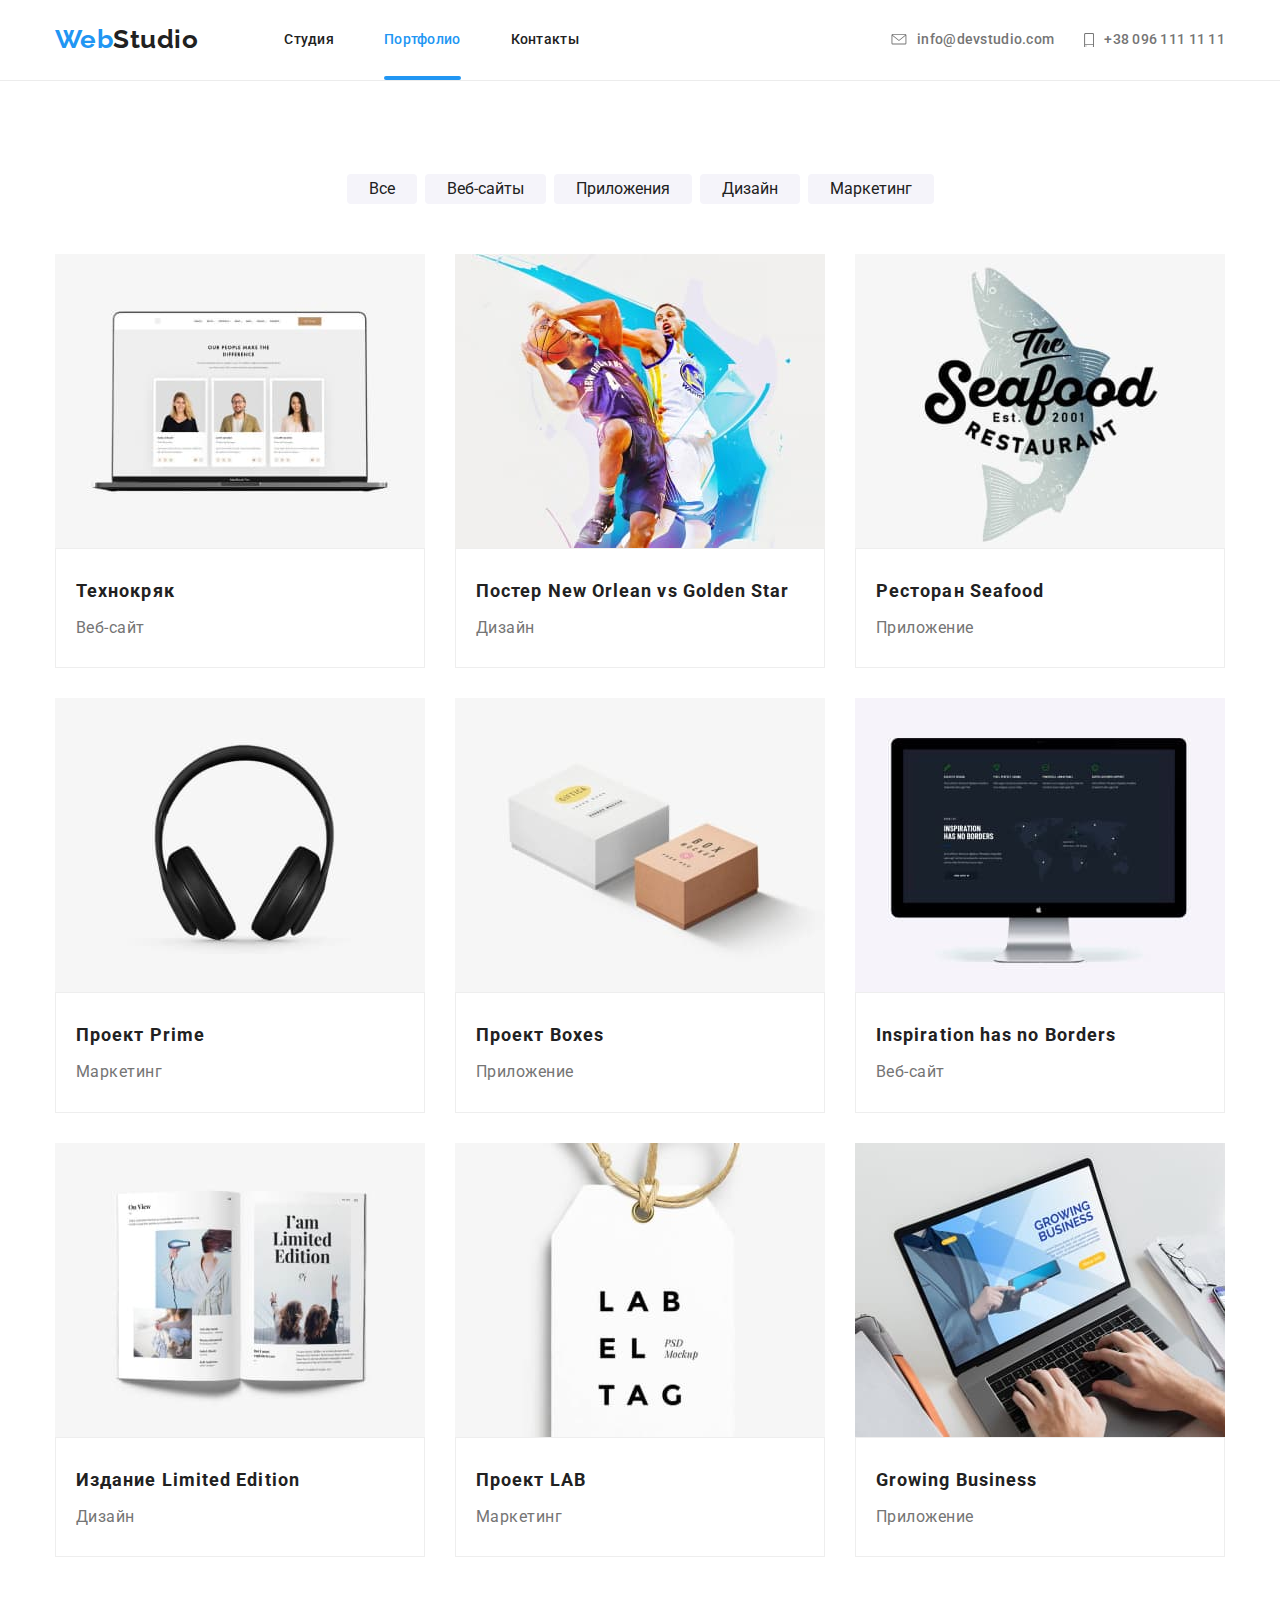
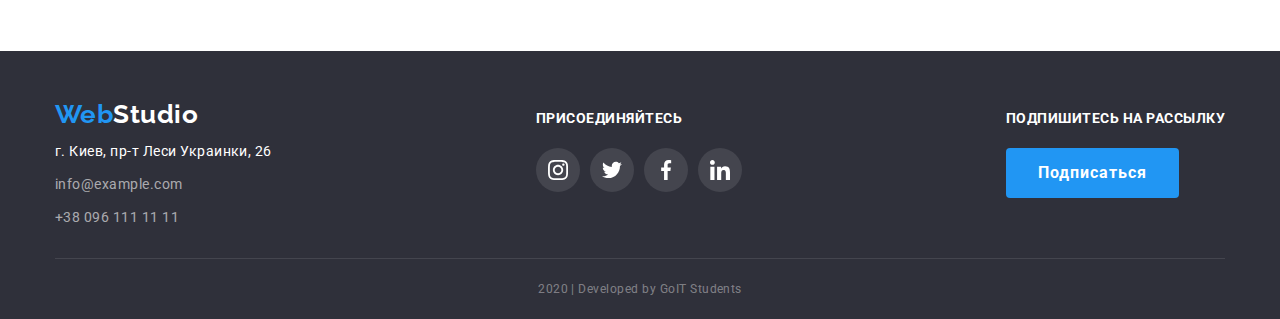
==== portfolio.html @ 5994417b "start" ====
<!DOCTYPE html>
<html lang="ru">
  <head>
    <meta charset="UTF-8" />
    <meta name="viewport" content="width=device-width, initial-scale=1.0" />
    <title>Document</title>
    <link
      href="https://fonts.googleapis.com/css2?family=Raleway:wght@700&family=Roboto:wght@400;500;700;900&display=swap"
      rel="stylesheet"
    />
    <link
      rel="stylesheet"
      href="https://cdnjs.cloudflare.com/ajax/libs/modern-normalize/0.6.0/modern-normalize.min.css"
    />
    <link rel="stylesheet" href="./css/styles.css" />
  </head>
  <body>
    <!--site header-->
    <header class="portfolio page-header">
      <div class="container main-nav">
        <nav class="nav">
          <a href="./index.html" class="logo"
            ><span class="accent">Web</span>Studio
          </a>
          <ul class="site-nav">
            <li class="item"><a class="link" href="./index.html">Студия</a></li>
            <li class="item"><a class="link current" href="">Портфолио</a></li>
            <li class="item"><a class="link" href="">Контакты</a></li>
          </ul>
        </nav>
        <ul class="contact">
          <li class="item">
            <a class="link" href="mailto:info@devstudio.com">
              <svg class="link-icon" width="16" height="11.2">
                <use href="./images/sprite.svg#icon-envelope"></use>
              </svg>
              info@devstudio.com
            </a>
          </li>
          <li class="item">
            <a class="link" href="tel:+380961111111">
              <svg class="link-icon" width="10" height="14.94">
                <use href="./images/sprite.svg#icon-smartphone"></use>
              </svg>
              +38 096 111 11 11
            </a>
          </li>
        </ul>
      </div>
    </header>

    <!--Portfolio-->
    <main>
      <!-- <h1>Портфолио</h1> -->
      <section class="portfolio main">
        <div class="container">
          <ul class="filter-button">
            <li class="card"><button type="button">Все</button></li>
            <li class="card"><button type="button">Веб-сайты</button></li>
            <li class="card"><button type="button">Приложения</button></li>
            <li class="card"><button type="button">Дизайн</button></li>
            <li class="card"><button type="button">Маркетинг</button></li>
          </ul>
        </div>
        <div class="container">
          <ul class="filter">
            <li class="card">
              <a href="" class="card-link">
                <div class="card-foto">
                  <img
                    src="./images/Techno_crack.jpg"
                    alt="ноутбук на фото"
                    width="370"
                  />
                  <p class="description">
                    Технокряк это современная<br />
                    площадка распространения<br />коронавируса. Компании
                    <br />используют эту платформу для<br />цифрового шпионажа и
                    атак на<br />защищённые сервера конкурентов.
                  </p>
                </div>
                <div class="card-content">
                  <h2 class="title">Технокряк</h2>
                  <p class="text">Веб-сайт</p>
                </div>
              </a>
            </li>
            <li class="card">
              <a href="" class="card-link">
                <div class="card-foto">
                  <img
                    src="./images/Basketball.jpg"
                    alt="баскетбол на фото"
                    width="370"
                  />
                  <p class="description">
                    Технокряк это современная<br />
                    площадка распространения<br />коронавируса. Компании
                    <br />используют эту платформу для<br />цифрового шпионажа и
                    атак на<br />защищённые сервера конкурентов.
                  </p>
                </div>
                <div class="card-content">
                  <h2 class="title">Постер New Orlean vs Golden Star</h2>
                  <p class="text">Дизайн</p>
                </div>
              </a>
            </li>
            <li class="card">
              <a href="" class="card-link">
                <div class="card-foto">
                  <img
                    src="./images/Seafood_restaurant.jpg"
                    alt="ресторан на фото"
                    width="370"
                  />
                  <p class="description">
                    Технокряк это современная<br />
                    площадка распространения<br />коронавируса. Компании
                    <br />используют эту платформудля<br />цифрового шпионажа и
                    атак на<br />защищённые сервера конкурентов.
                  </p>
                </div>
                <div class="card-content">
                  <h2 class="title">Ресторан Seafood</h2>
                  <p class="text">Приложение</p>
                </div>
              </a>
            </li>
            <li class="card">
              <a href="" class="card-link">
                <div class="card-foto">
                  <img
                    src="./images/Headfones.jpg"
                    alt="наушники на фото"
                    width="370"
                  />
                  <p class="description">
                    Технокряк это современная<br />
                    площадка распространения<br />коронавируса. Компании
                    <br />используют эту платформудля<br />цифрового шпионажа и
                    атак на<br />защищённые сервера конкурентов.
                  </p>
                </div>
                <div class="card-content">
                  <h2 class="title">Проект Prime</h2>
                  <p class="text">Маркетинг</p>
                </div>
              </a>
            </li>
            <li class="card">
              <a href="" class="card-link">
                <div class="card-foto">
                  <img
                    src="./images/Boxes.jpg"
                    alt="коробки на фото"
                    width="370"
                  />
                  <p class="description">
                    Технокряк это современная<br />
                    площадка распространения<br />коронавируса. Компании
                    <br />используют эту платформудля<br />цифрового шпионажа и
                    атак на<br />защищённые сервера конкурентов.
                  </p>
                </div>
                <div class="card-content">
                  <h2 class="title">Проект Boxes</h2>
                  <p class="text">Приложение</p>
                </div>
              </a>
            </li>
            <li class="card">
              <a href="" class="card-link">
                <div class="card-foto">
                  <img
                    src="./images/Monitor_mac.jpg"
                    alt="монитор mac на фото"
                    width="370"
                  />
                  <p class="description">
                    Технокряк это современная<br />
                    площадка распространения<br />коронавируса. Компании
                    <br />используют эту платформудля<br />цифрового шпионажа и
                    атак на<br />защищённые сервера конкурентов.
                  </p>
                </div>
                <div class="card-content">
                  <h2 class="title">Inspiration has no Borders</h2>
                  <p class="text">Веб-сайт</p>
                </div>
              </a>
            </li>
            <li class="card">
              <a href="" class="card-link">
                <div class="card-foto">
                  <img
                    src="./images/Book.jpg"
                    alt="книжка на фото"
                    width="370"
                  />
                  <p class="description">
                    Технокряк это современная<br />
                    площадка распространения<br />коронавируса. Компании
                    <br />используют эту платформудля<br />цифрового шпионажа и
                    атак на<br />защищённые сервера конкурентов.
                  </p>
                </div>
                <div class="card-content">
                  <h2 class="title">Издание Limited Edition</h2>
                  <p class="text">Дизайн</p>
                </div>
              </a>
            </li>
            <li class="card">
              <a href="" class="card-link">
                <div class="card-foto">
                  <img
                    src="./images/Lab.jpg"
                    alt="проект lab на фото"
                    width="370"
                  />
                  <p class="description">
                    Технокряк это современная<br />
                    площадка распространения<br />коронавируса. Компании
                    <br />используют эту платформудля<br />цифрового шпионажа и
                    атак на<br />защищённые сервера конкурентов.
                  </p>
                </div>
                <div class="card-content">
                  <h2 class="title">Проект LAB</h2>
                  <p class="text">Маркетинг</p>
                </div>
              </a>
            </li>
            <li class="card">
              <a href="" class="card-link">
                <div class="card-foto">
                  <img
                    class="card-image"
                    src="./images/Business.jpg"
                    alt="ноутбук на фото"
                    width="370"
                  />
                  <p class="description">
                    Технокряк это современная<br />
                    площадка распространения<br />коронавируса. Компании
                    <br />используют эту платформудля<br />цифрового шпионажа и
                    атак на<br />защищённые сервера конкурентов.
                  </p>
                </div>
                <div class="card-content">
                  <h2 class="title">Growing Business</h2>
                  <p class="text">Приложение</p>
                </div>
              </a>
            </li>
          </ul>
        </div>
      </section>
    </main>
    <!--Footer-->
    <footer class="footer">
      <div class="container footer-main">
        <div class="footer-item">
          <div class="footer-nav">
            <a class="logo" href="./index.html">
              <span class="accent">Web</span>Studio
            </a>
          </div>
          <ul class="footer-contact">
            <li class="adress">г. Киев, пр-т Леси Украинки, 26</li>
            <li>
              <a class="mail" href="mailto:info@devstudio.com">
                info@example.com
              </a>
            </li>
            <li>
              <a class="phone" href="tel:+380961111111"> +38 096 111 11 11 </a>
            </li>
          </ul>
        </div>
        <div class="footer-social">
          <div class="social">
            <p class="title">присоединяйтесь</p>
          </div>
          <ul class="social-icon">
            <li class="footer-icon">
              <a href="" class="footer-block">
                <svg width="20" height="20" class="footer-links">
                  <use href="./images/sprite.svg#icon-instagram"></use>
                </svg>
              </a>
            </li>
            <li class="footer-icon">
              <a href="" class="footer-block">
                <svg width="20" height="20" class="footer-links">
                  <use href="./images/sprite.svg#icon-twitter"></use>
                </svg>
              </a>
            </li>
            <li class="footer-icon">
              <a href="" class="footer-block">
                <svg width="20" height="20" class="footer-links">
                  <use href="./images/sprite.svg#icon-facebook"></use>
                </svg>
              </a>
            </li>
            <li class="footer-icon">
              <a href="" class="footer-block">
                <svg width="20" height="20" class="footer-links">
                  <use href="./images/sprite.svg#icon-linkedin"></use>
                </svg>
              </a>
            </li>
          </ul>
        </div>
        <div class="footer-subscription">
          <div class="subscription">
            <div>
              <p class="title">подпишитесь на рассылку</p>
            </div>
            <div><a href="" class="footer-button">Подписаться</a></div>
          </div>
        </div>
      </div>
      <div class="container copyright">
        <p class="copyright">2020 | Developed by GoIT Students</p>
      </div>
    </footer>
  </body>
</html>
---- css/styles.css ----
/* main text color #212121 */

/* secondary text color #757575 */

/* background color #FFFFFF * /

/* secondary background color #F5F4FA */

/* accent color #2196F3 * /

/* footer navigation color rgba(255, 255, 255, 0.6) * /

/* coryright color rgba(255, 255, 255, 0.4) */

:root {
  --primary-text-color: #212121;
  --secondary-text-color: #757575;
  --background-color: #ffffff;
  --secondary-background-color: #f5f4fa;
  --accent-color: #2196f3;
  --footer-navigation-color: rgba(255, 255, 255, 0.6);
  --copyright-color: rgba(255, 255, 255, 0.4);
  --icon-color: #afb1b8;
}

/* Html */
html {
  box-sizing: border-box;
}
*,
*::before,
*::after {
  box-sizing: inherit;
}

/* Container */
.container {
  margin-left: auto;
  margin-right: auto;
  width: 1200px;
  padding-left: 15px;
  padding-right: 15px;
  /* outline: 1px solid red; */
}

/* Body */
body {
  font-family: Roboto, sans-serif;
  letter-spacing: 0.03em;

  color: var(--primary-text-color);
  background-color: var(--background-color);
}

/* ul */
ul {
  padding: 0px;
  margin: 0px;

  list-style: none;
}

a {
  text-decoration: none;
}

img {
  display: block;
  max-width: 100%;
  height: auto;
}

/* Logo */
.logo {
  font-family: Raleway, sans-serif;
  font-weight: 700;
  font-size: 26px;
  line-height: 1.2;

  color: var(--primary-text-color);

  transition: color 250ms cubic-bezier(0.4, 0, 0.2, 1);
}

.logo .accent {
  color: var(--accent-color);
}

.logo:focus {
  color: var(--accent-color);
}

/* Site-nav */
.site-nav {
  display: flex;
  margin-left: 86px;
}

.site-nav .item + .item {
  margin-left: 50px;
}

.site-nav .link {
  display: block;
  padding-top: 32px;
  padding-bottom: 32px;

  font-weight: 500;
  font-size: 14px;
  line-height: 1.14;
  letter-spacing: 0.02em;

  transition: color 250ms cubic-bezier(0.4, 0, 0.2, 1);

  color: var(--primary-text-color);
}

.site-nav .link:hover,
.site-nav .link:focus,
.site-nav .link:active {
  color: var(--accent-color);
}

.site-nav .link.current {
  position: relative;

  color: var(--accent-color);
}

.site-nav .link.current::after {
  position: absolute;
  bottom: 0px;
  border-radius: 2px;

  content: "";
  display: block;
  width: 100%;
  height: 4px;

  background-color: var(--accent-color);
}

/* Contact */
.contact {
  display: flex;
  margin-left: auto;
  align-items: center;
  justify-content: center;
}

.contact .item {
  display: flex;
}

.contact .item + .item {
  margin-left: 30px;
}

.contact .link {
  display: flex;
  align-items: center;
  justify-content: center;

  font-weight: 500;
  font-size: 14px;
  line-height: 1.14;
  letter-spacing: 0.02em;

  color: var(--secondary-text-color);

  transition: color 250ms cubic-bezier(0.4, 0, 0.2, 1);
}

.contact .link:hover,
.contact .link:focus {
  color: var(--accent-color);
}

.link-icon {
  fill: currentColor;
  margin-right: 10px;
}

/* Site header */
.main-nav {
  display: flex;
  align-items: center;
  justify-content: center;
}

.nav {
  display: flex;
  align-items: center;
}

/* Hero */

.hero-title {
  display: block;
  margin-top: 0px;
  margin-bottom: 56px;
  padding-top: 200px;

  font-weight: 900;
  font-size: 44px;
  line-height: 1.36;
  letter-spacing: 0.06em;
  text-transform: uppercase;

  color: var(--background-color);
}

.overlay {
  max-width: 1600px;
  height: 600px;
  margin-left: auto;
  margin-right: auto;

  background-size: cover;
  text-align: center;
  background-repeat: no-repeat;
  background-position: center;

  background-image: linear-gradient(
      rgba(47, 48, 58, 0.8),
      rgba(47, 48, 58, 0.8)
    ),
    url("../images/Header_img.jpg");
}

/* Button */
button {
  padding: 6px 22px;

  border: 0px;
  border-radius: 4px;

  font-family: inherit;

  transition: color 250ms cubic-bezier(0.4, 0, 0.2, 1),
    background-color 250ms cubic-bezier(0.4, 0, 0.2, 1);

  color: var(--primary-text-color);
  background-color: var(--secondary-background-color);
}

button:last-child {
  margin-right: 0px;
}

button:hover,
button:focus {
  color: var(--background-color);
  background-color: var(--accent-color);
}

.button {
  display: inline-block;
  padding: 10px 32px;
  border-radius: 4px;

  font-weight: 700;
  font-size: 16px;
  line-height: 1.9;
  text-align: center;
  letter-spacing: 0.06em;

  color: var(--background-color);
  background-color: var(--accent-color);

  transition: color 250ms cubic-bezier(0.4, 0, 0.2, 1);
}

.button:focus {
  color: var(--accent-color);
}

/* Features */
.features {
  display: flex;
  justify-content: center;
}
.features .item {
  width: 270px;
  margin-right: 30px;
}
.features .item:last-child {
  margin-right: 0px;
}

.features-block {
  display: flex;
  align-items: center;
  justify-content: center;

  margin-bottom: 30px;
  width: 270px;
  height: 120px;

  background-color: var(--secondary-background-color);
  border-radius: 4px;
}

.features-icon {
  width: 70px;
  height: 70px;
}

.section.border {
  border-bottom: 1px solid #ececec;
}

.section {
  padding-top: 94px;
  padding-bottom: 94px;
}

.section-title {
  margin-top: 0px;
  margin-bottom: 50px;

  font-weight: 700;
  font-size: 36px;
  line-height: 1.17;
  text-align: center;
}

.section-subtitle {
  margin-top: 0px;
  margin-bottom: 10px;

  font-weight: 700;
  font-size: 14px;
  line-height: 1.14;
  text-transform: uppercase;
}

.section-text {
  margin-top: 0px;
  margin-bottom: 0px;

  font-size: 14px;
  line-height: 1.71;

  color: var(--secondary-text-color);
}

.works {
  display: flex;
}

.works .item {
  position: relative;

  margin-right: 30px;
}
.works .item:last-child {
  margin-right: 0px;
}

.desktop {
  width: 370px;
  height: 294px;

  background-image: url("../images/Desktop_applications.jpg");
}

.mobile {
  width: 370px;
  height: 294px;

  background-image: url("../images/Mobile_applications.jpg");
}

.design {
  width: 370px;
  height: 294px;

  background-image: url("../images/Design_solutions.jpg");
}

.section-caption {
  position: absolute;
  bottom: 0;
  width: 100%;

  padding: 27px 0px;

  font-weight: 700;
  font-size: 14px;
  line-height: 1.14;
  text-align: center;
  text-transform: uppercase;

  color: var(--background-color);
  background-color: rgba(47, 48, 58, 0.8);
}

.caption-text {
  margin-top: 0px;
  margin-bottom: 0px;
}

/* Team */
.section.our {
  background-color: var(--secondary-background-color);
}

.team {
  display: flex;
}

.team > .item:last-child {
  margin-right: 0px;
}

.team > .item {
  margin-right: 30px;

  box-shadow: 0px 2px 1px rgba(0, 0, 0, 0.2), 0px 1px 1px rgba(0, 0, 0, 0.14),
    0px 1px 3px rgba(0, 0, 0, 0.12);
  border-radius: 4px;
}

.team-cards {
  height: 162px;

  background-color: #fff;
}

.team-social .link:last-child {
  margin-right: 0px;
}

.social-block {
  display: flex;
  align-items: center;
  justify-content: center;
  width: 44px;
  height: 44px;
  border-radius: 50%;

  fill: var(--icon-color);
  background-color: var(--background-color);

  transition: fill 250ms cubic-bezier(0.4, 0, 0.2, 1),
    background-color 250ms cubic-bezier(0.4, 0, 0.2, 1);
}

.social-block:hover,
.social-block:focus {
  fill: var(--background-color);
  background-color: var(--accent-color);
}

.section-heading {
  margin-top: 0px;
  margin-bottom: 10px;
  padding-top: 30px;

  font-weight: 500;
  font-size: 16px;
  line-height: 1.19;
  text-align: center;
}

.section-headline {
  margin-top: 0px;
  margin-bottom: 16px;

  font-size: 16px;
  line-height: 1.19;
  text-align: center;

  color: var(--secondary-text-color);
}

/* Clients */

.clients {
  display: flex;
}
.clients > .company {
  display: flex;
  margin-right: 30px;
  text-align: center;
}
.clients > .company:last-child {
  margin-right: 0px;
}

.client-block {
  display: flex;
  align-items: center;
  justify-content: center;

  width: 170px;
  height: 90px;
  border-radius: 4px;

  transition: fill 250ms cubic-bezier(0.4, 0, 0.2, 1),
    border 250ms cubic-bezier(0.4, 0, 0.2, 1);

  fill: var(--icon-color);
  border: 1px solid var(--icon-color);
}

.client-block:hover,
.client-block:focus {
  fill: var(--accent-color);
  border: 1px solid var(--accent-color);
}

/* Footer */

.footer {
  background-color: #2f303a;
}

.footer-main {
  display: flex;
  align-items: baseline;
  justify-content: space-between;

  background-color: #2f303a;
}

.team-social {
  display: flex;
  justify-content: center;
}

.team-social .team-link {
  margin-right: 10px;
}

.footer .logo {
  display: inline-block;
  margin-bottom: 10px;
  padding-top: 48px;

  transition: color 250ms cubic-bezier(0.4, 0, 0.2, 1);

  color: var(--background-color);
}

.footer .logo:focus {
  color: var(--accent-color);
}

.footer-contact .adress {
  display: block;
  margin-bottom: 9px;
  margin-top: 0px;

  font-size: 14px;
  line-height: 1.71;

  color: var(--background-color);
}

.footer-contact .mail {
  display: block;
  margin-bottom: 9px;
  margin-top: 0px;

  font-size: 14px;
  line-height: 1.71;

  color: var(--footer-navigation-color);
}

.footer-contact .phone {
  display: block;
  margin-bottom: 28px;
  margin-top: 0px;

  font-size: 14px;
  line-height: 1.71;

  color: var(--footer-navigation-color);
}

.social-icon {
  display: flex;
}

.social-icon > .footer-icon:last-child {
  margin-right: 0px;
}

.social-icon > .footer-icon {
  margin-right: 10px;
}

.footer-block {
  display: flex;
  align-items: center;
  justify-content: center;
  width: 44px;
  height: 44px;
  border-radius: 50%;

  fill: var(--background-color);
  background-color: rgba(255, 255, 255, 0.1);

  transition: fill 250ms cubic-bezier(0.4, 0, 0.2, 1),
    background-color 250ms cubic-bezier(0.4, 0, 0.2, 1);
}

.footer-block:hover,
.footer-block:focus {
  fill: var(--background-color);
  background-color: var(--accent-color);
}

.footer .title {
  display: inline-block;
  margin-bottom: 21px;
  margin-top: 0px;

  font-weight: 700;
  font-size: 14px;
  line-height: 1.14;
  text-transform: uppercase;

  color: var(--background-color);
}

.footer-button {
  display: inline-block;
  padding: 10px 32px;
  border-radius: 4px;

  font-weight: 700;
  font-size: 16px;
  line-height: 1.9;
  text-align: center;
  letter-spacing: 0.06em;

  color: var(--background-color);
  background-color: var(--accent-color);
}

.footer .copyright {
  text-align: center;

  font-size: 12px;
  line-height: 2;

  color: var(--copyright-color);
}

.container .copyright {
  display: flex;
  justify-content: center;
  padding-top: 18px;
  padding-bottom: 18px;
  margin-top: 0px;
  margin-bottom: 0px;

  border-top: 1px solid rgba(255, 255, 255, 0.1);
}

/* Portfolio.html */
.portfolio.page-header {
  border-bottom: 1px solid #ececec;
}

.portfolio.main {
  padding-top: 93px;
  padding-bottom: 94px;
}

.filter-button {
  display: flex;
  justify-content: center;
  margin-bottom: 50px;
}
.filter-button > .item + .item {
  margin-left: 8px;
}

.filter {
  display: flex;
  flex-wrap: wrap;
}

.filter .card {
  width: 370px;
  margin-right: 30px;
  margin-bottom: 30px;
}

.filter .card:nth-child(3n) {
  margin-right: 0px;
}
.filter .card:nth-last-child(-n + 3) {
  margin-bottom: 0px;
}

.card:hover,
.card:focus {
  box-shadow: 1px 4px 6px rgba(0, 0, 0, 0.16), 0px 4px 4px rgba(0, 0, 0, 0.06),
    0px 1px 1px rgba(0, 0, 0, 0.12);
}

.card {
  margin-right: 8px;
  border-radius: 4px;

  transition: box-shadow 250ms cubic-bezier(0.4, 0, 0.2, 1);
}

.card:last-child {
  margin-right: 0px;
}

.card-link {
  display: block;
}

.card-link:hover .description,
.card-link:focus .description {
  transform: translateY(0);
}

.card-foto {
  position: relative;

  overflow: hidden;
}

.card-content {
  padding: 24px 20px;
  border: 1px solid #eeeeee;
}

.filter .title {
  margin-top: 0px;
  margin-bottom: 4px;

  font-weight: 700;
  font-size: 18px;
  line-height: 2;
  letter-spacing: 0.06em;

  color: var(--primary-text-color);
}

.filter .text {
  margin-top: 0px;
  margin-bottom: 0px;

  font-size: 16px;
  line-height: 1.88;

  color: var(--secondary-text-color);
}

.description {
  position: absolute;
  top: 0;
  margin: 0;
  padding: 63px 24px;
  width: 100%;
  height: 100%;

  font-size: 18px;
  line-height: 1.56;

  transform: translateY(100%);

  transition: transform 250ms cubic-bezier(0.4, 0, 0.2, 1);

  color: var(--background-color);
  background-color: rgba(33, 150, 243, 0.9);
}
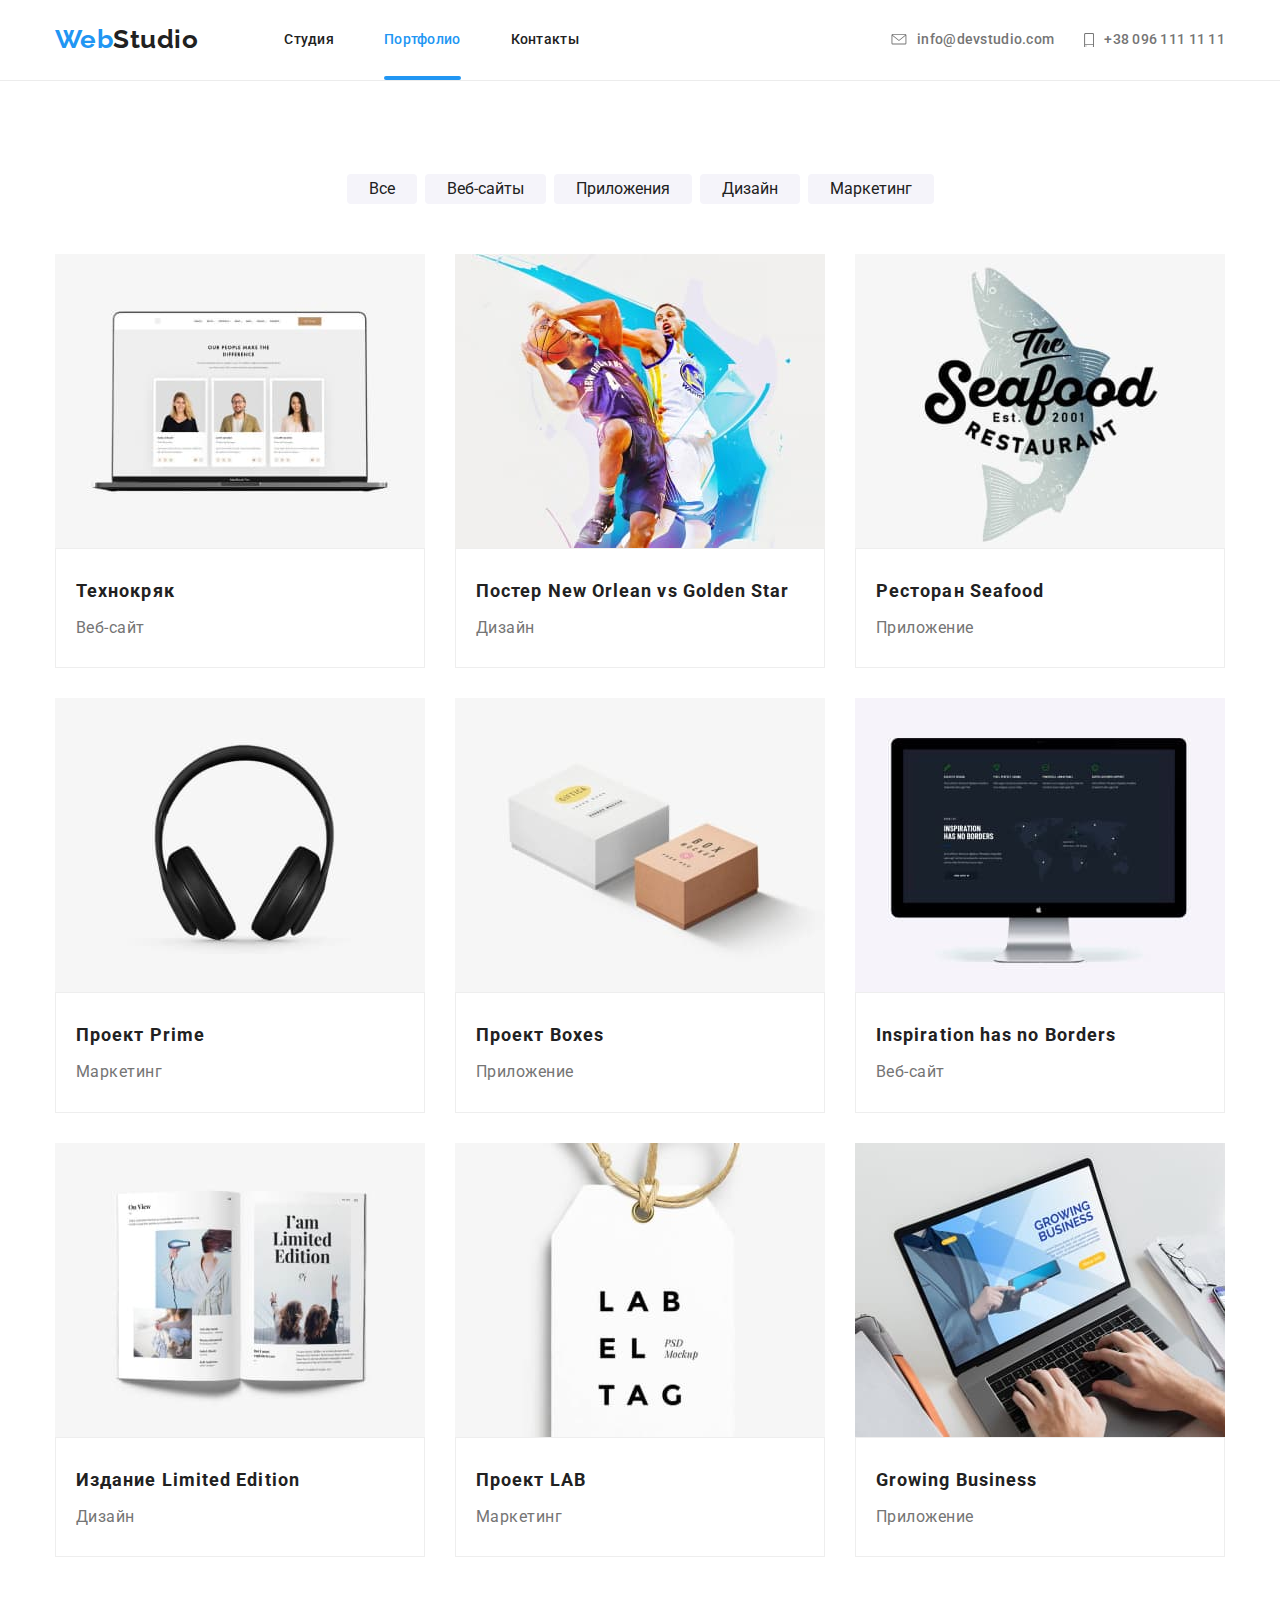
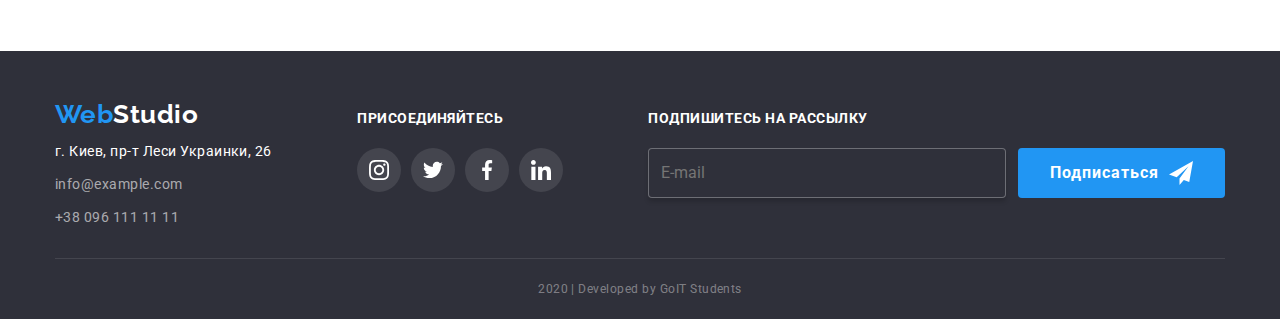
==== commit be41c7d7: "complete" ====
--- a/portfolio.html
+++ b/portfolio.html
@@ -55,11 +55,21 @@
       <section class="portfolio main">
         <div class="container">
           <ul class="filter-button">
-            <li class="card"><button type="button">Все</button></li>
-            <li class="card"><button type="button">Веб-сайты</button></li>
-            <li class="card"><button type="button">Приложения</button></li>
-            <li class="card"><button type="button">Дизайн</button></li>
-            <li class="card"><button type="button">Маркетинг</button></li>
+            <li class="card">
+              <button class="button-portfolio" type="button">Все</button>
+            </li>
+            <li class="card">
+              <button class="button-portfolio" type="button">Веб-сайты</button>
+            </li>
+            <li class="card">
+              <button class="button-portfolio" type="button">Приложения</button>
+            </li>
+            <li class="card">
+              <button class="button-portfolio" type="button">Дизайн</button>
+            </li>
+            <li class="card">
+              <button class="button-portfolio" type="button">Маркетинг</button>
+            </li>
           </ul>
         </div>
         <div class="container">
@@ -316,10 +326,23 @@
         </div>
         <div class="footer-subscription">
           <div class="subscription">
-            <div>
-              <p class="title">подпишитесь на рассылку</p>
-            </div>
-            <div><a href="" class="footer-button">Подписаться</a></div>
+            <b class="title">подпишитесь на рассылку</b>
+            <form class="footer-form" autocomplete="off">
+              <label for="mail">
+                <input
+                  type="email"
+                  class="footer-input"
+                  name="mail"
+                  placeholder="E-mail"
+                />
+              </label>
+              <button class="footer-button" type="submit">
+                Подписаться
+                <svg width="24" height="24" class="footer-mail">
+                  <use href="./images/sprite.svg#icon-send"></use>
+                </svg>
+              </button>
+            </form>
           </div>
         </div>
       </div>
--- a/css/styles.css
+++ b/css/styles.css
@@ -228,8 +228,225 @@
     url("../images/Header_img.jpg");
 }
 
+/* Modal */
+
+.backdrop {
+  position: fixed;
+  top: 0;
+  left: 0;
+
+  width: 100%;
+  height: 100%;
+  opacity: 1;
+
+  background: rgba(0, 0, 0, 0.2);
+}
+
+.backdrop.is-hidden {
+  opacity: 0;
+  pointer-events: none;
+}
+
+.modal {
+  position: absolute;
+  top: 50%;
+  left: 50%;
+  transform: translate(-50%, -50%);
+
+  width: 528px;
+
+  border-radius: 4px;
+
+  background: var(--background-color);
+  box-shadow: 0px 2px 1px rgba(0, 0, 0, 0.2), 0px 1px 1px rgba(0, 0, 0, 0.14),
+    0px 1px 3px rgba(0, 0, 0, 0.12);
+}
+
+form {
+  margin-left: auto;
+  margin-right: auto;
+  padding: 40px;
+  text-align: center;
+}
+
+.form-input {
+  border-radius: 4px;
+  padding-left: 42px;
+
+  border: 1px solid rgba(33, 33, 33, 0.2);
+  transition: border 250ms cubic-bezier(0.4, 0, 0.2, 1);
+}
+
+.form-input:focus {
+  border: 1px solid var(--accent-color);
+}
+
+.form-input:focus + .form-label,
+.form-input:not(:placeholder-shown) + .form-label {
+  transform: translate(-26px, -40px);
+  fill: var(--accent-color);
+}
+
+.form-input:focus ~ .form-icon {
+  fill: var(--accent-color);
+}
+
+.form-label {
+  position: absolute;
+  top: 50%;
+  left: 42px;
+  transform: translateY(-50%);
+
+  font-size: 14px;
+  line-height: 1.14;
+  letter-spacing: 0.01em;
+
+  color: var(--secondary-text-color);
+
+  transition: transform 250ms cubic-bezier(0.4, 0, 0.2, 1),
+    color 250ms cubic-bezier(0.4, 0, 0.2, 1);
+}
+
+.form-icon {
+  display: inline-block;
+
+  position: absolute;
+  top: 50%;
+  left: 19px;
+  transform: translateY(-50%);
+
+  width: 18px;
+  height: 18px;
+}
+
+.form-text {
+  margin-top: 0;
+  margin-bottom: 30px;
+
+  text-align: center;
+  font-weight: 700;
+  font-size: 20px;
+  line-height: 1.15;
+}
+
+.form-field {
+  position: relative;
+  margin-bottom: 28px;
+}
+
+.form-field input {
+  width: 100%;
+  height: 40px;
+
+  border-radius: 4px;
+}
+
+.form-field.comment {
+  position: relative;
+  margin-bottom: 20px;
+}
+
+textarea {
+  box-sizing: border-box;
+  width: 100%;
+  height: 120px;
+  resize: none;
+
+  border-radius: 4px;
+
+  border: 1px solid rgba(33, 33, 33, 0.2);
+}
+
+.form-textarea {
+  border-radius: 4px;
+
+  border: 1px solid rgba(33, 33, 33, 0.2);
+  transition: border 250ms cubic-bezier(0.4, 0, 0.2, 1);
+}
+
+.form-textarea:focus {
+  border: 1px solid var(--accent-color);
+}
+
+.form-comment {
+  position: absolute;
+  top: 12px;
+  left: 16px;
+
+  font-size: 14px;
+  line-height: 1.14;
+  letter-spacing: 0.01em;
+
+  color: var(--secondary-text-color);
+
+  transition: transform 250ms cubic-bezier(0.4, 0, 0.2, 1),
+    color 250ms cubic-bezier(0.4, 0, 0.2, 1);
+}
+
+.form-textarea:focus + .form-comment,
+.form-textarea:not(:placeholder-shown) + .form-comment {
+  transform: translateY(-32px);
+  color: var(--accent-color);
+}
+
+.form-policy {
+  display: flex;
+  justify-content: center;
+  flex-direction: row-reverse;
+  align-items: center;
+
+  margin-bottom: 30px;
+
+  font-size: 14px;
+  line-height: 1.7;
+
+  color: var(--secondary-text-color);
+}
+
+.form-policy::after {
+  content: "";
+  display: inline-block;
+
+  margin-right: 8.48px;
+  left: 0;
+
+  width: 15.9px;
+  height: 15px;
+
+  border-radius: 2px;
+  border: 2px solid var(--primary-text-color);
+  background-color: var(--background-color);
+
+  transition: border 250ms cubic-bezier(0.4, 0, 0.2, 1),
+    background-color 250ms cubic-bezier(0.4, 0, 0.2, 1);
+}
+
+.checkbox {
+  -webkit-appearence: none;
+  -moz-appearence: none;
+  appearance: none;
+  display: none;
+}
+
+.checkbox:checked + .form-policy::after {
+  background-size: contain;
+  background-origin: border-box;
+
+  border: 2px solid var(--accent-color);
+
+  background-color: var(--accent-color);
+  background-image: url("../images/check.svg");
+}
+
+.contract {
+  display: inline-block;
+  padding-left: 5px;
+  text-decoration: underline;
+  color: var(--accent-color);
+}
+
 /* Button */
-button {
+.button-portfolio {
   padding: 6px 22px;
 
   border: 0px;
@@ -244,20 +461,21 @@
   background-color: var(--secondary-background-color);
 }
 
-button:last-child {
+.button-portfolio:last-child {
   margin-right: 0px;
 }
 
-button:hover,
-button:focus {
+.button-portfolio:hover,
+.button-portfolio:focus {
   color: var(--background-color);
   background-color: var(--accent-color);
 }
 
-.button {
+.button-hero {
   display: inline-block;
   padding: 10px 32px;
   border-radius: 4px;
+  border: 0px;
 
   font-weight: 700;
   font-size: 16px;
@@ -273,6 +491,56 @@
 
 .button:focus {
   color: var(--accent-color);
+}
+
+.button-form {
+  display: inline-block;
+  padding: 10px 55px 10px 56px;
+
+  border-radius: 4px;
+  border: 0px;
+
+  font-weight: 700;
+  font-size: 16px;
+  line-height: 1.9;
+  text-align: center;
+  letter-spacing: 0.06em;
+
+  color: var(--background-color);
+  background-color: var(--accent-color);
+
+  box-shadow: 0px 4px 4px rgba(0, 0, 0, 0.15);
+
+  transition: color 250ms cubic-bezier(0.4, 0, 0.2, 1);
+}
+
+.button-form:focus {
+  color: var(--accent-color);
+}
+
+.exit-modal {
+  position: absolute;
+  display: block;
+  top: 0;
+  right: 0;
+
+  width: 30px;
+  height: 30px;
+
+  border: 0px;
+  border-radius: 50%;
+
+  transform: translate(9px, -9px);
+
+  background-image: url("../images/close.svg");
+  background-size: 18px, 18px;
+  background-repeat: no-repeat;
+  background-position: center;
+
+  background-color: var(--background-color);
+
+  box-shadow: 0px 2px 1px rgba(0, 0, 0, 0.2), 0px 1px 1px rgba(0, 0, 0, 0.14),
+    0px 1px 3px rgba(0, 0, 0, 0.12);
 }
 
 /* Features */
@@ -628,9 +896,12 @@
 }
 
 .footer-button {
-  display: inline-block;
+  display: flex;
+  align-items: center;
+
   padding: 10px 32px;
   border-radius: 4px;
+  border: 0px;
 
   font-weight: 700;
   font-size: 16px;
@@ -640,6 +911,37 @@
 
   color: var(--background-color);
   background-color: var(--accent-color);
+}
+
+.footer-form {
+  display: flex;
+  align-items: center;
+  margin: 0;
+  padding: 0;
+}
+
+.footer-input {
+  box-sizing: border-box;
+  width: 358px;
+  height: 50px;
+  margin-right: 12px;
+  padding-left: 12px;
+
+  border-radius: 4px;
+  border: 1px solid rgba(255, 255, 255, 0.3);
+
+  font-size: 16px;
+  line-height: 1.25;
+
+  box-shadow: 0px 4px 4px rgba(0, 0, 0, 0.15);
+
+  color: var(--footer-navigation-color);
+  background-color: #2f303a;
+}
+
+.footer-mail {
+  margin-left: 10px;
+  fill: var(--background-color);
 }
 
 .footer .copyright {
